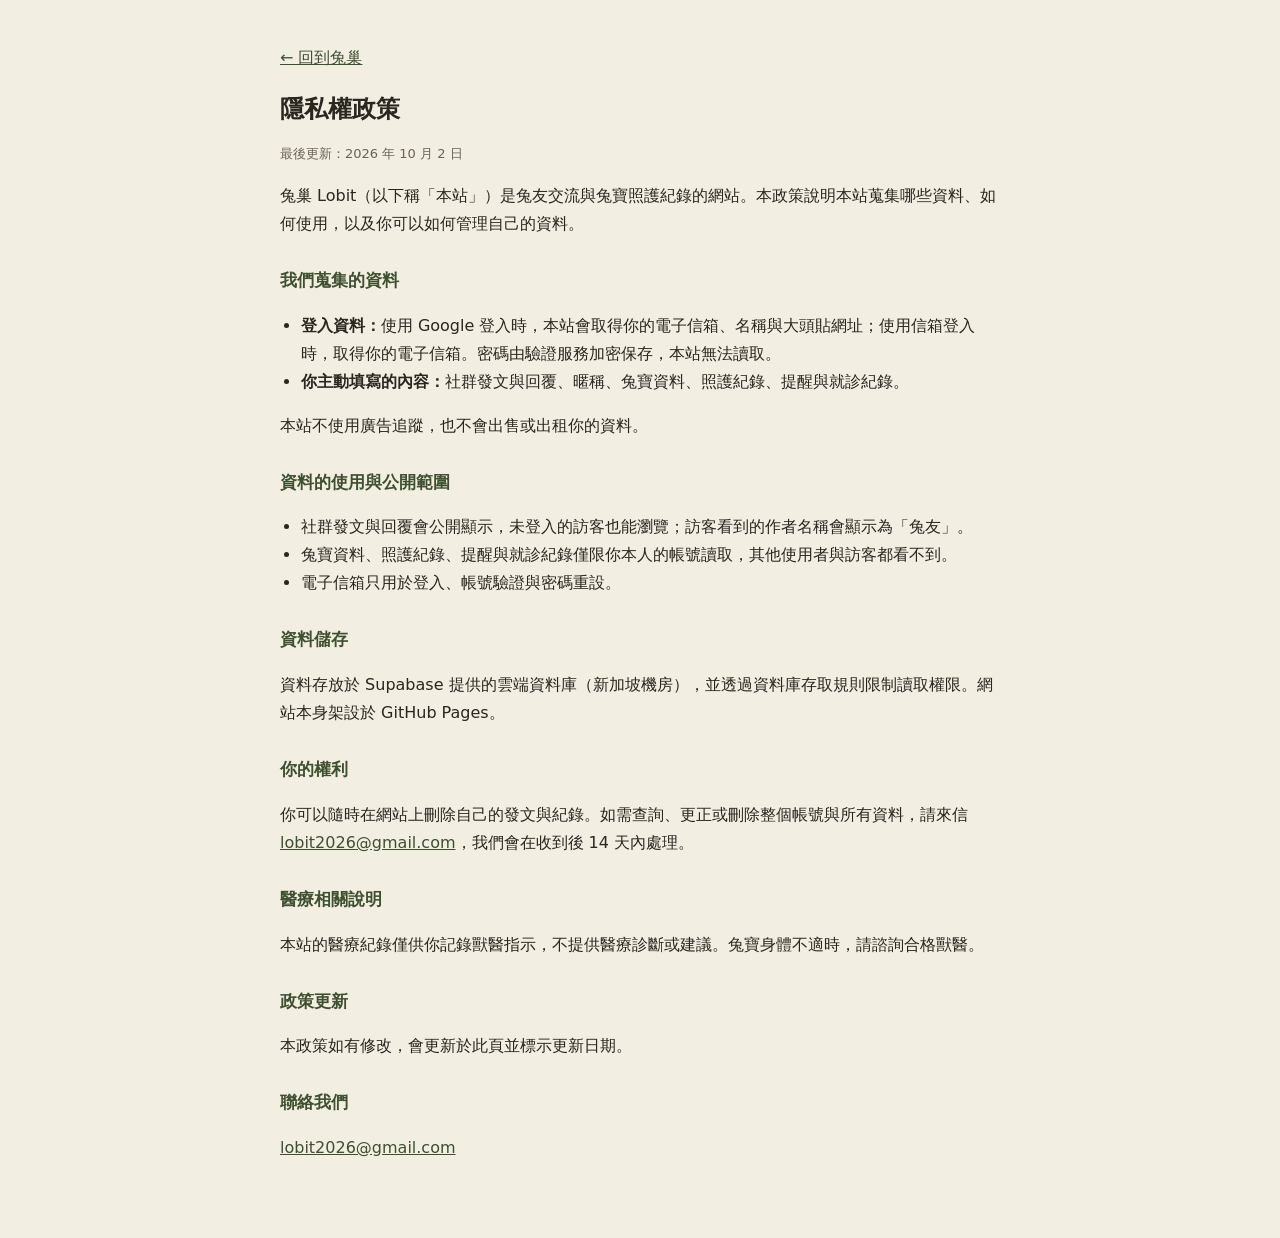
==== privacy.html @ 0bff720e "新增隱私權政策頁（Google OAuth 發布需要） Co-Authored-By: Claude Opus 5.5 <noreply@anthropic.com> Claude-Session: " ====
<!DOCTYPE html><html lang="zh-Hant-TW"><head><meta charset="UTF-8"><meta name="viewport" content="width=device-width,initial-scale=1"><title>隱私權政策｜兔巢 Lobit</title><meta name="theme-color" content="#40502F"><style>
body{margin:0;background:#F2EEE2;color:#2A2620;font-family:'Noto Sans TC',system-ui,sans-serif;line-height:1.75}
main{max-width:720px;margin:auto;padding:28px 18px 60px}h1{font-size:24px;margin:0 0 4px}h2{font-size:17px;margin:28px 0 6px;color:#3F5030}
.muted{color:#6C6355;font-size:13px}a{color:#3F5030}ul{padding-left:1.3em}
</style></head><body><main>
<p><a href="index.html">← 回到兔巢</a></p>
<h1>隱私權政策</h1><p class="muted">最後更新：2026 年 10 月 2 日</p>
<p>兔巢 Lobit（以下稱「本站」）是兔友交流與兔寶照護紀錄的網站。本政策說明本站蒐集哪些資料、如何使用，以及你可以如何管理自己的資料。</p>
<h2>我們蒐集的資料</h2>
<ul>
<li><b>登入資料：</b>使用 Google 登入時，本站會取得你的電子信箱、名稱與大頭貼網址；使用信箱登入時，取得你的電子信箱。密碼由驗證服務加密保存，本站無法讀取。</li>
<li><b>你主動填寫的內容：</b>社群發文與回覆、暱稱、兔寶資料、照護紀錄、提醒與就診紀錄。</li>
</ul>
<p>本站不使用廣告追蹤，也不會出售或出租你的資料。</p>
<h2>資料的使用與公開範圍</h2>
<ul>
<li>社群發文與回覆會公開顯示，未登入的訪客也能瀏覽；訪客看到的作者名稱會顯示為「兔友」。</li>
<li>兔寶資料、照護紀錄、提醒與就診紀錄僅限你本人的帳號讀取，其他使用者與訪客都看不到。</li>
<li>電子信箱只用於登入、帳號驗證與密碼重設。</li>
</ul>
<h2>資料儲存</h2>
<p>資料存放於 Supabase 提供的雲端資料庫（新加坡機房），並透過資料庫存取規則限制讀取權限。網站本身架設於 GitHub Pages。</p>
<h2>你的權利</h2>
<p>你可以隨時在網站上刪除自己的發文與紀錄。如需查詢、更正或刪除整個帳號與所有資料，請來信 <a href="mailto:lobit2026@gmail.com">lobit2026@gmail.com</a>，我們會在收到後 14 天內處理。</p>
<h2>醫療相關說明</h2>
<p>本站的醫療紀錄僅供你記錄獸醫指示，不提供醫療診斷或建議。兔寶身體不適時，請諮詢合格獸醫。</p>
<h2>政策更新</h2>
<p>本政策如有修改，會更新於此頁並標示更新日期。</p>
<h2>聯絡我們</h2>
<p><a href="mailto:lobit2026@gmail.com">lobit2026@gmail.com</a></p>
</main></body></html>
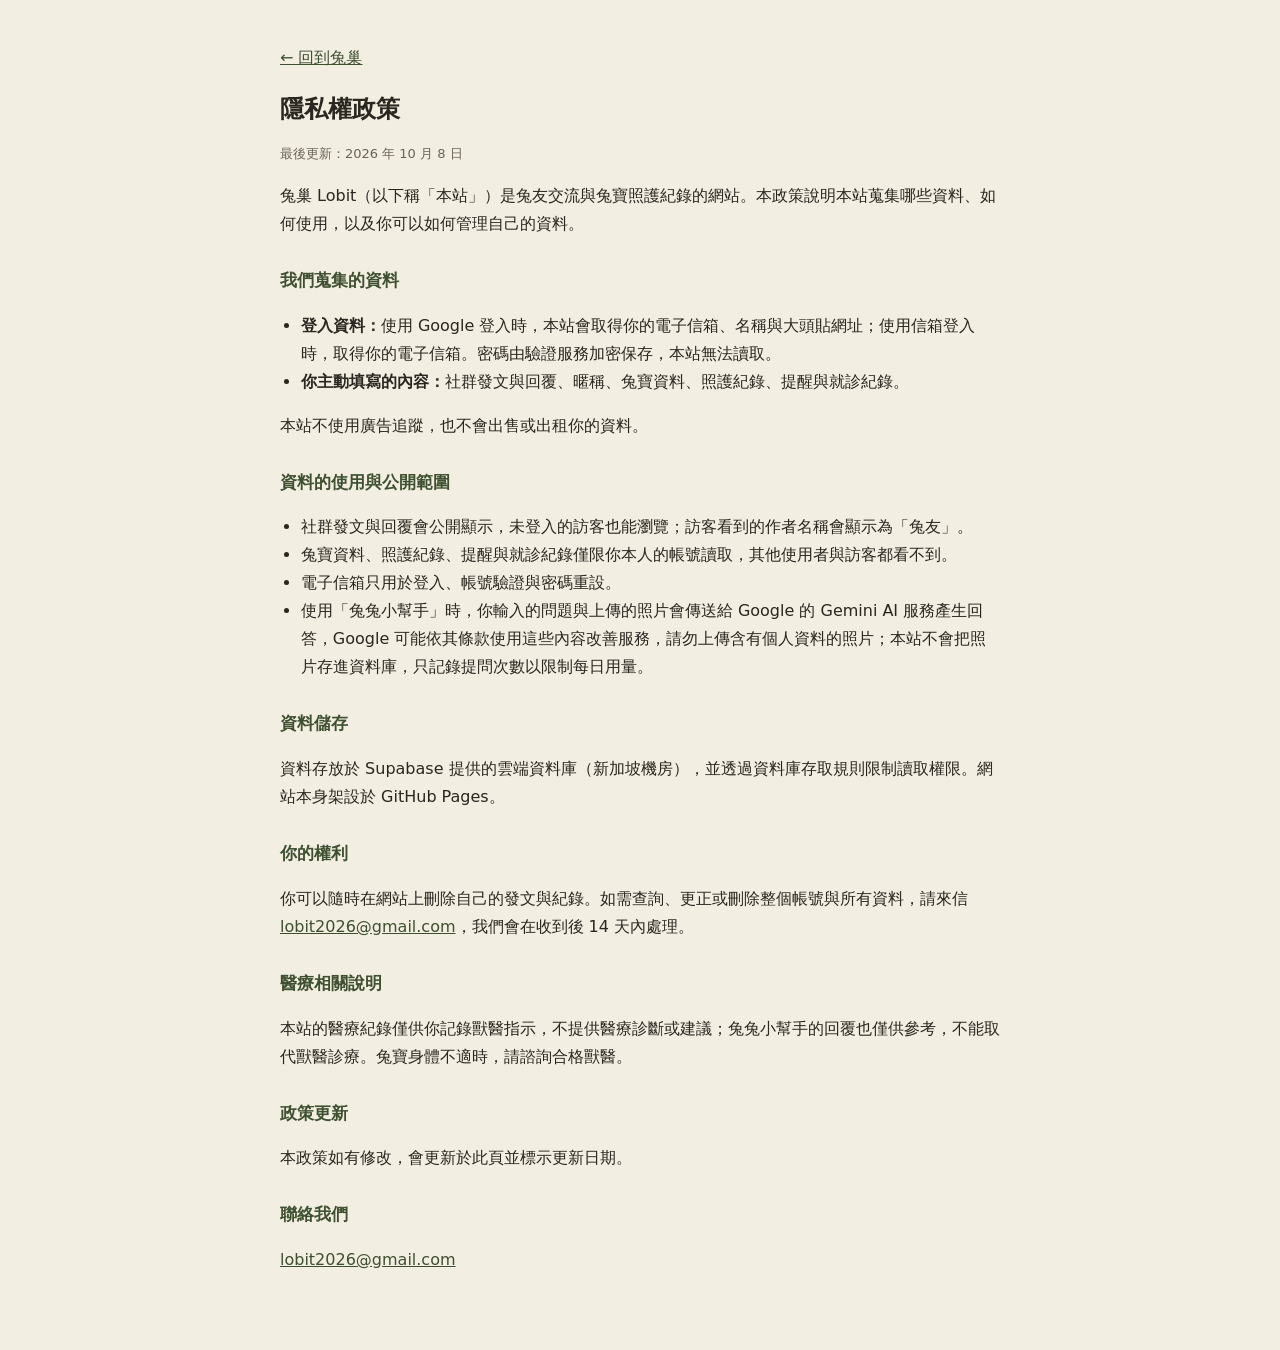
==== commit 0ec52aba: "加入兔兔小幫手（Gemini）" ====
--- a/privacy.html
+++ b/privacy.html
@@ -4,7 +4,7 @@
 .muted{color:#6C6355;font-size:13px}a{color:#3F5030}ul{padding-left:1.3em}
 </style></head><body><main>
 <p><a href="index.html">← 回到兔巢</a></p>
-<h1>隱私權政策</h1><p class="muted">最後更新：2026 年 10 月 2 日</p>
+<h1>隱私權政策</h1><p class="muted">最後更新：2026 年 10 月 8 日</p>
 <p>兔巢 Lobit（以下稱「本站」）是兔友交流與兔寶照護紀錄的網站。本政策說明本站蒐集哪些資料、如何使用，以及你可以如何管理自己的資料。</p>
 <h2>我們蒐集的資料</h2>
 <ul>
@@ -16,14 +16,14 @@
 <ul>
 <li>社群發文與回覆會公開顯示，未登入的訪客也能瀏覽；訪客看到的作者名稱會顯示為「兔友」。</li>
 <li>兔寶資料、照護紀錄、提醒與就診紀錄僅限你本人的帳號讀取，其他使用者與訪客都看不到。</li>
-<li>電子信箱只用於登入、帳號驗證與密碼重設。</li>
+<li>電子信箱只用於登入、帳號驗證與密碼重設。</li><li>使用「兔兔小幫手」時，你輸入的問題與上傳的照片會傳送給 Google 的 Gemini AI 服務產生回答，Google 可能依其條款使用這些內容改善服務，請勿上傳含有個人資料的照片；本站不會把照片存進資料庫，只記錄提問次數以限制每日用量。</li>
 </ul>
 <h2>資料儲存</h2>
 <p>資料存放於 Supabase 提供的雲端資料庫（新加坡機房），並透過資料庫存取規則限制讀取權限。網站本身架設於 GitHub Pages。</p>
 <h2>你的權利</h2>
 <p>你可以隨時在網站上刪除自己的發文與紀錄。如需查詢、更正或刪除整個帳號與所有資料，請來信 <a href="mailto:lobit2026@gmail.com">lobit2026@gmail.com</a>，我們會在收到後 14 天內處理。</p>
 <h2>醫療相關說明</h2>
-<p>本站的醫療紀錄僅供你記錄獸醫指示，不提供醫療診斷或建議。兔寶身體不適時，請諮詢合格獸醫。</p>
+<p>本站的醫療紀錄僅供你記錄獸醫指示，不提供醫療診斷或建議；兔兔小幫手的回覆也僅供參考，不能取代獸醫診療。兔寶身體不適時，請諮詢合格獸醫。</p>
 <h2>政策更新</h2>
 <p>本政策如有修改，會更新於此頁並標示更新日期。</p>
 <h2>聯絡我們</h2>
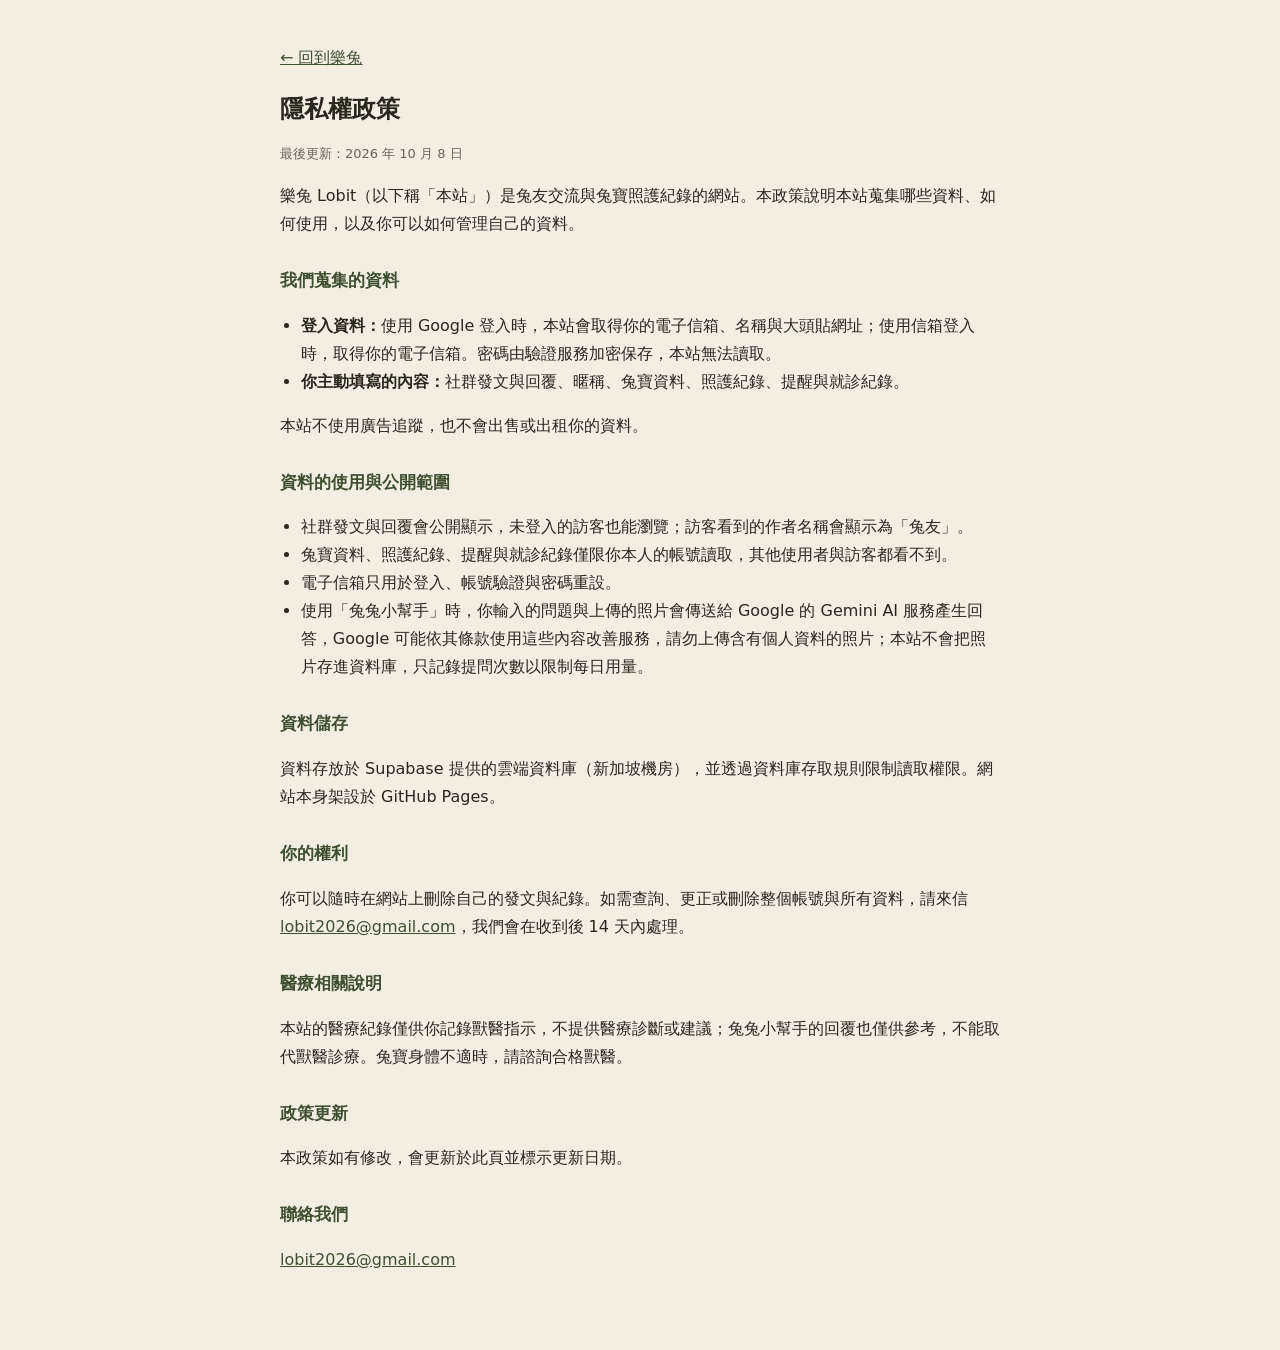
==== commit 4c8a2237: "Rename Chinese brand from 兔巢 to 樂兔" ====
--- a/privacy.html
+++ b/privacy.html
@@ -1,11 +1,11 @@
-<!DOCTYPE html><html lang="zh-Hant-TW"><head><meta charset="UTF-8"><meta name="viewport" content="width=device-width,initial-scale=1"><title>隱私權政策｜兔巢 Lobit</title><meta name="theme-color" content="#40502F"><style>
+<!DOCTYPE html><html lang="zh-Hant-TW"><head><meta charset="UTF-8"><meta name="viewport" content="width=device-width,initial-scale=1"><title>隱私權政策｜樂兔 Lobit</title><meta name="theme-color" content="#40502F"><style>
 body{margin:0;background:#F2EEE2;color:#2A2620;font-family:'Noto Sans TC',system-ui,sans-serif;line-height:1.75}
 main{max-width:720px;margin:auto;padding:28px 18px 60px}h1{font-size:24px;margin:0 0 4px}h2{font-size:17px;margin:28px 0 6px;color:#3F5030}
 .muted{color:#6C6355;font-size:13px}a{color:#3F5030}ul{padding-left:1.3em}
 </style></head><body><main>
-<p><a href="index.html">← 回到兔巢</a></p>
+<p><a href="index.html">← 回到樂兔</a></p>
 <h1>隱私權政策</h1><p class="muted">最後更新：2026 年 10 月 8 日</p>
-<p>兔巢 Lobit（以下稱「本站」）是兔友交流與兔寶照護紀錄的網站。本政策說明本站蒐集哪些資料、如何使用，以及你可以如何管理自己的資料。</p>
+<p>樂兔 Lobit（以下稱「本站」）是兔友交流與兔寶照護紀錄的網站。本政策說明本站蒐集哪些資料、如何使用，以及你可以如何管理自己的資料。</p>
 <h2>我們蒐集的資料</h2>
 <ul>
 <li><b>登入資料：</b>使用 Google 登入時，本站會取得你的電子信箱、名稱與大頭貼網址；使用信箱登入時，取得你的電子信箱。密碼由驗證服務加密保存，本站無法讀取。</li>
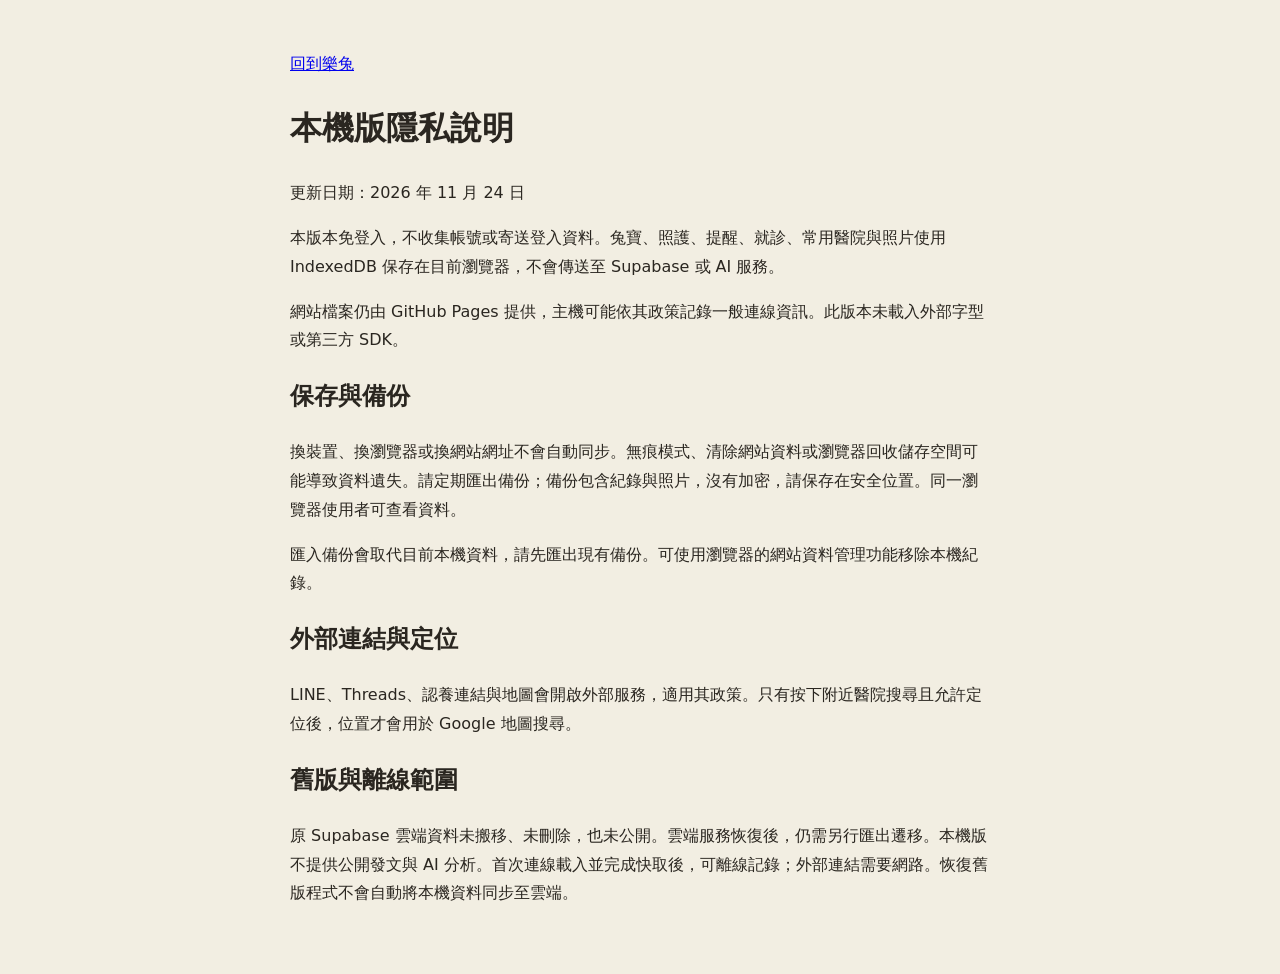
==== commit 43c72f2a: "改為免登入與本機資料保存" ====
--- a/privacy.html
+++ b/privacy.html
@@ -1,31 +1 @@
-<!DOCTYPE html><html lang="zh-Hant-TW"><head><meta charset="UTF-8"><meta name="viewport" content="width=device-width,initial-scale=1"><title>隱私權政策｜樂兔 Lobit</title><meta name="theme-color" content="#40502F"><style>
-body{margin:0;background:#F2EEE2;color:#2A2620;font-family:'Noto Sans TC',system-ui,sans-serif;line-height:1.75}
-main{max-width:720px;margin:auto;padding:28px 18px 60px}h1{font-size:24px;margin:0 0 4px}h2{font-size:17px;margin:28px 0 6px;color:#3F5030}
-.muted{color:#6C6355;font-size:13px}a{color:#3F5030}ul{padding-left:1.3em}
-</style></head><body><main>
-<p><a href="index.html">← 回到樂兔</a></p>
-<h1>隱私權政策</h1><p class="muted">最後更新：2026 年 10 月 8 日</p>
-<p>樂兔 Lobit（以下稱「本站」）是兔友交流與兔寶照護紀錄的網站。本政策說明本站蒐集哪些資料、如何使用，以及你可以如何管理自己的資料。</p>
-<h2>我們蒐集的資料</h2>
-<ul>
-<li><b>登入資料：</b>使用 Google 登入時，本站會取得你的電子信箱、名稱與大頭貼網址；使用信箱登入時，取得你的電子信箱。密碼由驗證服務加密保存，本站無法讀取。</li>
-<li><b>你主動填寫的內容：</b>社群發文與回覆、暱稱、兔寶資料、照護紀錄、提醒與就診紀錄。</li>
-</ul>
-<p>本站不使用廣告追蹤，也不會出售或出租你的資料。</p>
-<h2>資料的使用與公開範圍</h2>
-<ul>
-<li>社群發文與回覆會公開顯示，未登入的訪客也能瀏覽；訪客看到的作者名稱會顯示為「兔友」。</li>
-<li>兔寶資料、照護紀錄、提醒與就診紀錄僅限你本人的帳號讀取，其他使用者與訪客都看不到。</li>
-<li>電子信箱只用於登入、帳號驗證與密碼重設。</li><li>使用「兔兔小幫手」時，你輸入的問題與上傳的照片會傳送給 Google 的 Gemini AI 服務產生回答，Google 可能依其條款使用這些內容改善服務，請勿上傳含有個人資料的照片；本站不會把照片存進資料庫，只記錄提問次數以限制每日用量。</li>
-</ul>
-<h2>資料儲存</h2>
-<p>資料存放於 Supabase 提供的雲端資料庫（新加坡機房），並透過資料庫存取規則限制讀取權限。網站本身架設於 GitHub Pages。</p>
-<h2>你的權利</h2>
-<p>你可以隨時在網站上刪除自己的發文與紀錄。如需查詢、更正或刪除整個帳號與所有資料，請來信 <a href="mailto:lobit2026@gmail.com">lobit2026@gmail.com</a>，我們會在收到後 14 天內處理。</p>
-<h2>醫療相關說明</h2>
-<p>本站的醫療紀錄僅供你記錄獸醫指示，不提供醫療診斷或建議；兔兔小幫手的回覆也僅供參考，不能取代獸醫診療。兔寶身體不適時，請諮詢合格獸醫。</p>
-<h2>政策更新</h2>
-<p>本政策如有修改，會更新於此頁並標示更新日期。</p>
-<h2>聯絡我們</h2>
-<p><a href="mailto:lobit2026@gmail.com">lobit2026@gmail.com</a></p>
-</main></body></html>
+<!DOCTYPE html><html lang="zh-Hant-TW"><meta charset="utf-8"><meta name="viewport" content="width=device-width,initial-scale=1"><title>本機版隱私說明｜樂兔</title><style>body{font-family:system-ui;line-height:1.8;max-width:700px;margin:30px auto;padding:20px;background:#F2EEE2;color:#2A2620}</style><a href="index.html">回到樂兔</a><h1>本機版隱私說明</h1><p>更新日期：2026 年 11 月 24 日</p><p>本版本免登入，不收集帳號或寄送登入資料。兔寶、照護、提醒、就診、常用醫院與照片使用 IndexedDB 保存在目前瀏覽器，不會傳送至 Supabase 或 AI 服務。</p><p>網站檔案仍由 GitHub Pages 提供，主機可能依其政策記錄一般連線資訊。此版本未載入外部字型或第三方 SDK。</p><h2>保存與備份</h2><p>換裝置、換瀏覽器或換網站網址不會自動同步。無痕模式、清除網站資料或瀏覽器回收儲存空間可能導致資料遺失。請定期匯出備份；備份包含紀錄與照片，沒有加密，請保存在安全位置。同一瀏覽器使用者可查看資料。</p><p>匯入備份會取代目前本機資料，請先匯出現有備份。可使用瀏覽器的網站資料管理功能移除本機紀錄。</p><h2>外部連結與定位</h2><p>LINE、Threads、認養連結與地圖會開啟外部服務，適用其政策。只有按下附近醫院搜尋且允許定位後，位置才會用於 Google 地圖搜尋。</p><h2>舊版與離線範圍</h2><p>原 Supabase 雲端資料未搬移、未刪除，也未公開。雲端服務恢復後，仍需另行匯出遷移。本機版不提供公開發文與 AI 分析。首次連線載入並完成快取後，可離線記錄；外部連結需要網路。恢復舊版程式不會自動將本機資料同步至雲端。</p></html>
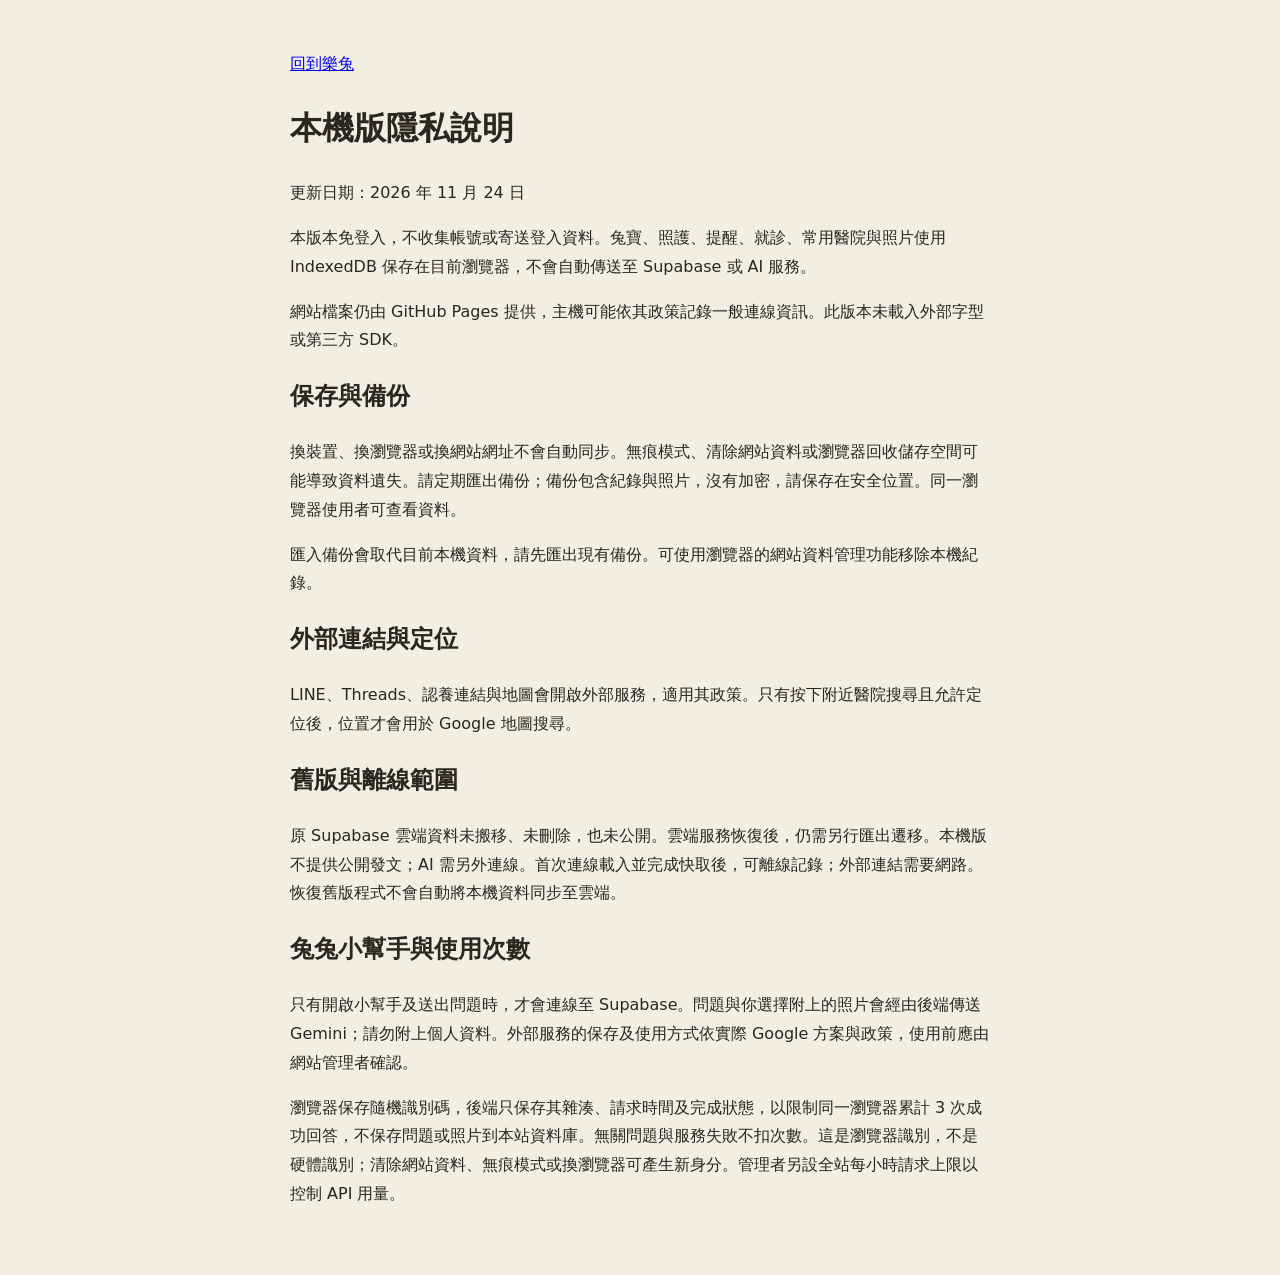
==== commit 9bd78cc1: "恢復兔兔小幫手並限制三次提問" ====
--- a/privacy.html
+++ b/privacy.html
@@ -1 +1 @@
-<!DOCTYPE html><html lang="zh-Hant-TW"><meta charset="utf-8"><meta name="viewport" content="width=device-width,initial-scale=1"><title>本機版隱私說明｜樂兔</title><style>body{font-family:system-ui;line-height:1.8;max-width:700px;margin:30px auto;padding:20px;background:#F2EEE2;color:#2A2620}</style><a href="index.html">回到樂兔</a><h1>本機版隱私說明</h1><p>更新日期：2026 年 11 月 24 日</p><p>本版本免登入，不收集帳號或寄送登入資料。兔寶、照護、提醒、就診、常用醫院與照片使用 IndexedDB 保存在目前瀏覽器，不會傳送至 Supabase 或 AI 服務。</p><p>網站檔案仍由 GitHub Pages 提供，主機可能依其政策記錄一般連線資訊。此版本未載入外部字型或第三方 SDK。</p><h2>保存與備份</h2><p>換裝置、換瀏覽器或換網站網址不會自動同步。無痕模式、清除網站資料或瀏覽器回收儲存空間可能導致資料遺失。請定期匯出備份；備份包含紀錄與照片，沒有加密，請保存在安全位置。同一瀏覽器使用者可查看資料。</p><p>匯入備份會取代目前本機資料，請先匯出現有備份。可使用瀏覽器的網站資料管理功能移除本機紀錄。</p><h2>外部連結與定位</h2><p>LINE、Threads、認養連結與地圖會開啟外部服務，適用其政策。只有按下附近醫院搜尋且允許定位後，位置才會用於 Google 地圖搜尋。</p><h2>舊版與離線範圍</h2><p>原 Supabase 雲端資料未搬移、未刪除，也未公開。雲端服務恢復後，仍需另行匯出遷移。本機版不提供公開發文與 AI 分析。首次連線載入並完成快取後，可離線記錄；外部連結需要網路。恢復舊版程式不會自動將本機資料同步至雲端。</p></html>+<!DOCTYPE html><html lang="zh-Hant-TW"><meta charset="utf-8"><meta name="viewport" content="width=device-width,initial-scale=1"><title>本機版隱私說明｜樂兔</title><style>body{font-family:system-ui;line-height:1.8;max-width:700px;margin:30px auto;padding:20px;background:#F2EEE2;color:#2A2620}</style><a href="index.html">回到樂兔</a><h1>本機版隱私說明</h1><p>更新日期：2026 年 11 月 24 日</p><p>本版本免登入，不收集帳號或寄送登入資料。兔寶、照護、提醒、就診、常用醫院與照片使用 IndexedDB 保存在目前瀏覽器，不會自動傳送至 Supabase 或 AI 服務。</p><p>網站檔案仍由 GitHub Pages 提供，主機可能依其政策記錄一般連線資訊。此版本未載入外部字型或第三方 SDK。</p><h2>保存與備份</h2><p>換裝置、換瀏覽器或換網站網址不會自動同步。無痕模式、清除網站資料或瀏覽器回收儲存空間可能導致資料遺失。請定期匯出備份；備份包含紀錄與照片，沒有加密，請保存在安全位置。同一瀏覽器使用者可查看資料。</p><p>匯入備份會取代目前本機資料，請先匯出現有備份。可使用瀏覽器的網站資料管理功能移除本機紀錄。</p><h2>外部連結與定位</h2><p>LINE、Threads、認養連結與地圖會開啟外部服務，適用其政策。只有按下附近醫院搜尋且允許定位後，位置才會用於 Google 地圖搜尋。</p><h2>舊版與離線範圍</h2><p>原 Supabase 雲端資料未搬移、未刪除，也未公開。雲端服務恢復後，仍需另行匯出遷移。本機版不提供公開發文；AI 需另外連線。首次連線載入並完成快取後，可離線記錄；外部連結需要網路。恢復舊版程式不會自動將本機資料同步至雲端。</p><h2>兔兔小幫手與使用次數</h2><p>只有開啟小幫手及送出問題時，才會連線至 Supabase。問題與你選擇附上的照片會經由後端傳送 Gemini；請勿附上個人資料。外部服務的保存及使用方式依實際 Google 方案與政策，使用前應由網站管理者確認。</p><p>瀏覽器保存隨機識別碼，後端只保存其雜湊、請求時間及完成狀態，以限制同一瀏覽器累計 3 次成功回答，不保存問題或照片到本站資料庫。無關問題與服務失敗不扣次數。這是瀏覽器識別，不是硬體識別；清除網站資料、無痕模式或換瀏覽器可產生新身分。管理者另設全站每小時請求上限以控制 API 用量。</p></html>
